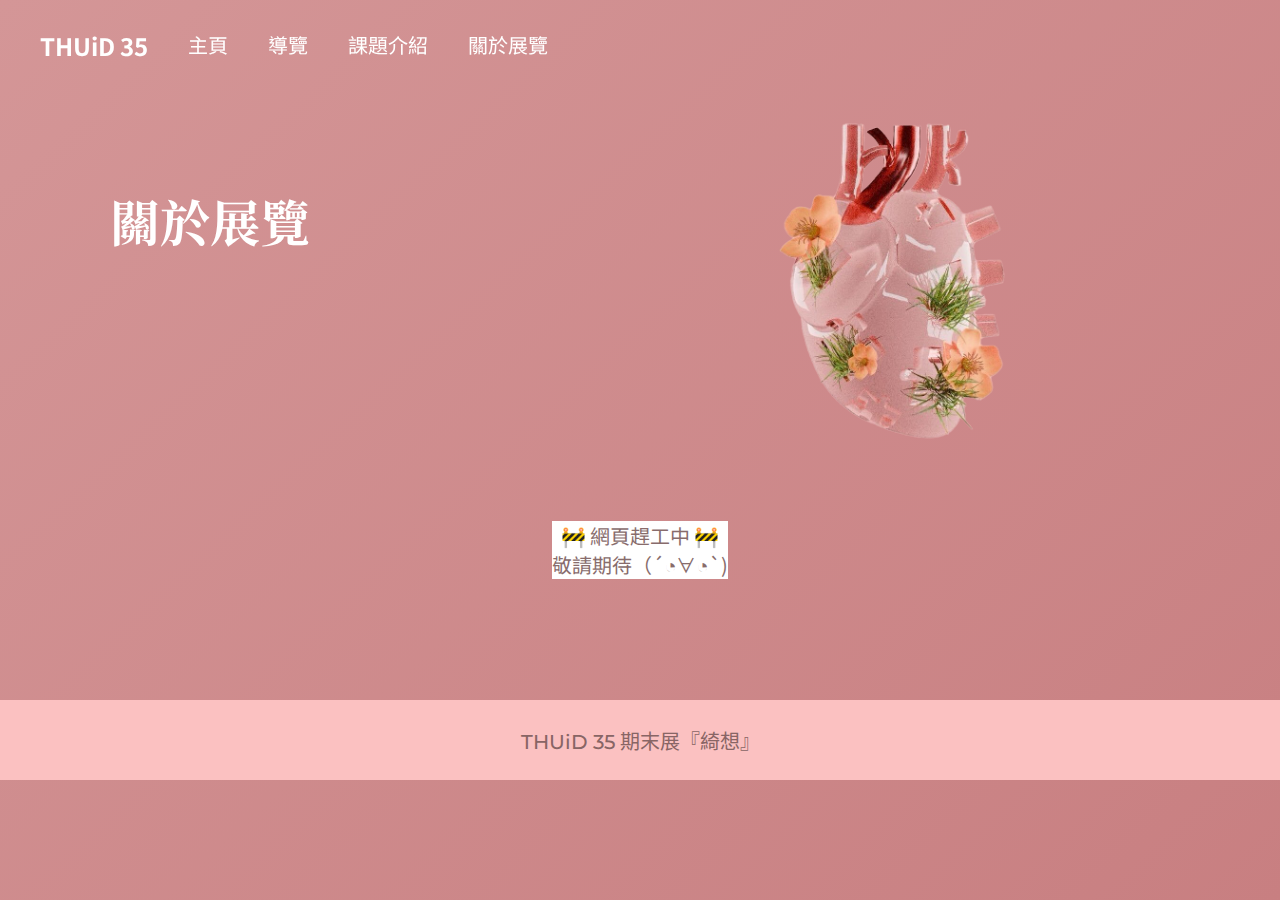
==== about.html @ ee7855f1 "yak" ====
<!DOCTYPE html>
<html lang="zh-TW">
<html>
    <head>
        <meta charset="utf-8">
        <meta content="width=device-width, initial-scale=1.0" name="viewport">
        <meta name="viewport" content="width=device-width, initial-scale=1.0">
        <meta property="og:title" content="THUiD35 期末展『綺想』" />
        <meta property="og:image" content="assets/img/heart.jpg"/>  

        <!-- title -->
        <title>THUiD35 期末展『綺想』| 關於展覽</title>
        <meta content="【 東海工設第35屆 期末展『綺想』 】關於本次期末展。" name="description">

        <!-- icon and css -->
        <link href="/assets/icon/favicon.png" rel="icon">

        <link href="/style/main.css" rel="stylesheet">
        <link href="/style/btt_button.css" rel="stylesheet">

        <link href="/style/about.css" rel="stylesheet">

        <link rel="stylesheet" href="https://cdnjs.cloudflare.com/ajax/libs/font-awesome/4.7.0/css/font-awesome.min.css">
    </head>

    <body>
        <div class="background"></div>
        <div class="nav-container">
            <div class="nav-title">
                <a href="/index.html" draggable="false"><h1>THUiD 35</h1></a>
            </div>
            <!-- pc normal menu -->
            <nav class="nav-bar">
                <ul class="nav-links">
                    <li class="nav-items"><a href="/index.html">主頁</a></li>
                    <li class="nav-items"><a href=".">導覽</a></li>
                    <li class="nav-items"><a href="/courses.html">課題介紹</a></li>
                    <li class="nav-items"><a href="/about.html">關於展覽</a></li>
                </ul>
            </nav>
            <div class="mobi-nav-bar-icon">
                <a><i class="fa fa-bars"></i></a>
            </div>
            <div class="mobi-nav-bar">
                <ul class="mobi-nav-bar-links">
                    <li class="mobi-nav-items"><a href="/index.html">主頁</a></li>
                    <li class="mobi-nav-items"><a href="/tour.html">導覽</a></li>
                    <li class="mobi-nav-items"><a href="/courses.html">課題介紹</a></li>
                    <li class="mobi-nav-items"><a href="/about.html">關於展覽</a></li>
                </ul>
            </div>
        </div> 
        <section class="a_cover">
            <div class="a_cover_container">
                <div class="a_cover_title">
                    <h1 class="a_cover_title_1 blured">關於展覽</h1>
                    <h2 class="a_cover_title_2 blured"></h2>
                </div>
                <div class="a_cover_img_container">
                    <img class="a_cover_bigimg blured" src="/assets/img/heart_fixed.png" draggable="false" alt="heart">
                </div>
            </div>
        </section>

        <!-- Content -->
        <section class="a_content">
            <div class="a_temp_comingsoon">
                <h1>🚧 網頁趕工中 🚧</br>敬請期待（´◔​∀◔`)</h1>
            </div>
        </section>

        <!-- Footer -->
        <section class="footer">
            <h1>THUiD 35 期末展『綺想』</h1>
        </section>

        <script src="/script/main.js"></script>
        <script src="/script/btt_button.js"></script>

        <script src="/script/about/about-landing.js" defer></script>
    </body>
</html>
---- style/main.css ----
/* 
██████████████████████████████
█   Main css for all pages   █
██████████████████████████████   
*/
/* Background, Navbar, Footer, Back to top button */

:root {
    --background-first-color: rgba(212, 150, 151);
    --background-second-color: rgb(200, 127, 129);
}

/* █ Background █ */

.background {
    z-index: -100;
    position: fixed;
    top: 0;
    left: 0;
    right: 0;
    height: 100vh;
    width: 100vw;
    overflow-x: hidden;
    background: var(--background-first-color);
    background: linear-gradient(137deg, var(--background-first-color) 0%, var(--background-second-color) 100%); 
}

/* █ Navbar style █ */

.nav-container {
    user-select: none;
    position: fixed;
    display: flex;
    padding: 20px;
    height: 50px;
    align-items: center;
    background-color: rgba(255, 255, 255, 0);
    left: 0;
    right: 0;
    top: 0;
    z-index: 100;
    backdrop-filter: blur(0px);
    transition:backdrop-filter 0.3s ease;
    transition:background-color 1s ease;
}

.nav-container.scrolled {
    background-color: rgba(255, 255, 255, 0.2);
    backdrop-filter: blur(50px);
}

.nav-title {
    margin-left: 20px;
    margin-right: 20px;
}

.nav-title a {
    text-decoration: none;
}

.nav-title h1{
    font-size: 24px;
    color: white;
    user-select: none;
    font-family: "Noto Sans TC", sans-serif;
}

.nav-bar {
    display: flex;
    width: 400px;
    justify-content: center;
}

.nav-links {
    display: flex;
    gap: 40px;
    list-style-type: none;
    padding: 0;
}

.nav-links a {
    color: white;
    text-decoration: none;
    font-size: 20px;
}

.nav-items {
    display: inline-block;
    padding-bottom:2px;
    background-image: linear-gradient(#ffffff 0 0);
    background-position: 0 100%;
    background-size: 0% 2px;
    background-repeat: no-repeat;
    transition:
    background-size 0.3s,
    background-position 0s 0.3s;
    font-family: "Noto Sans TC", sans-serif;
}
  
.nav-items:hover {
    background-position: 100% 100%;
    background-size: 100% 2px;
}

.mobi-nav-bar-icon {
    display: none;
}

.mobi-nav-bar {
    display: none;
}

@media screen and (max-width: 700px) {

    .nav-container {
        user-select: none;
        position: fixed;
        width: auto;
        display: flex;
        padding: 15px;
        height: 30px;
        align-items: center;
        background-color: rgba(255, 255, 255, 0);
        left: 0;
        top: 0;
        z-index: 100;
        backdrop-filter: blur(0px);
        transition: backdrop-filter 0.3s ease;
        transition: background-color 1s ease;
    }

    .nav-bar {
        display: none;
    }

    .nav-title h1{
        font-size: 25px;
        color: white;
        user-select: none;
        font-family: "Noto Sans TC", sans-serif;
    }

    .mobi-nav-bar-icon {
        display: block;
        position: absolute;
        right: 20px;
        margin-right: 20px;
        cursor: pointer;
    }

    .mobi-nav-bar-icon i{
        font-size: 25px;
        color: #ffffff;
    }

    .mobi-nav-bar {
        position: absolute;
        width: 100vw;
        z-index: 90;
        margin-top: 118px;
        background-color: #ffffff;
        right: -100%; 
        animation: slideOut 0.6s ease-in-out;
        display: none; 
    }

    .mobi-nav-bar-links {
        width: 90%;
        display: flex;
        gap: 30px;
    }

    .mobi-nav-items {
        list-style-type: none;
    }

    .mobi-nav-items a{
        text-decoration: none;
        font-size: 18px;
        font-weight: 500;
        color: #8b6e6e;
    }

    @keyframes slideIn {
        from {
          right: -100%;
        }
        to {
          right: 0;
        }
      }
      
      @keyframes slideOut {
        from {
          right: 0;
        }
        to {
          right: -100%;
        }
      }
    
}

/* █ Footer █ */

.footer {
    position: absolute;
    margin-top: 100px;
    bottom: unset;
    left: 0;
    right: 0;
    height: 40px;
    background: #fbc1c1;
    display: flex;
    align-items: center;
    justify-content: center;
    padding: 20px;
    flex-direction: column;
}

.footer h1{
    margin: 0;
    font-size: 20px;
    color: #886565;
    font-family: "Montserrat", sans-serif;
    font-weight: 500;
    user-select: none;
}

@media screen and (max-width: 1110px) {

    .footer {
        position: absolute;
        margin-top: 80px;
        left: 0;
        right: 0;
        height: 40px;
        background: #fbc1c1;
        display: flex;
        align-items: center;
        justify-content: center;
        padding: 20px;
        flex-direction: column;
    }
    
    .footer h1{
        margin: 0;
        font-size:20px;
        color: #886565;
        font-family: "Montserrat", sans-serif;
        font-weight: 500;
        user-select: none;
    }
    
}

/* █ Back to top button █ */

#btt_button {
    display: inline-block;
    background-color: #614c4b;
    width: 50px;
    height: 50px;
    text-align: center;
    border-radius: 10px;
    position: fixed;
    bottom: 50px;
    right: 50px;
    transition: background-color .3s, 
    opacity .5s, visibility .5s;
    opacity: 0;
    visibility: hidden;
    z-index: 100;
}

#btt_button::after {
    content: "\f077";
    font-family: FontAwesome;
    font-weight: normal;
    font-style: normal;
    font-size: 2em;
    line-height: 50px;
    color: #fff;
}

#btt_button:hover {
    cursor: pointer;
    background-color: #916d6d;
}
  
#btt_button:active {
    background-color: #ce9d9d;
}
  
#btt_button.show {
    opacity: 1;
    visibility: visible;
}

@media screen and (max-width: 700px) {

    #btt_button {
        display: inline-block;
        background-color: #614c4b;
        width: 48px;
        height: 48px;
        text-align: center;
        border-radius: 10px;
        position: fixed;
        bottom: 34px;
        right: 34px;
        transition: background-color .3s, 
        opacity .5s, visibility .5s;
        opacity: 0;
        visibility: hidden;
        z-index: 100;
    }
    
    #btt_button::after {
        content: "\f077";
        font-family: FontAwesome;
        font-weight: normal;
        font-style: normal;
        font-size: 1.6em;
        line-height: 45px;
        color: #eadddd;
    }
    
    #btt_button:hover {
        cursor: pointer;
        background-color: #916d6d;
    }
      
    #btt_button:active {
        background-color: #ce9d9d;
    }
      
    #btt_button.show {
        opacity: 1;
        visibility: visible;
    }

}
---- style/about.css ----
@import url('https://fonts.googleapis.com/css2?family=Noto+Sans+TC:wght@100..900&family=Noto+Serif+TC:wght@200..900&display=swap');
@import url('https://fonts.googleapis.com/css2?family=Noto+Serif+TC:wght@200..900&display=swap');
@import url('https://fonts.googleapis.com/css2?family=Montserrat:ital,wght@0,100..900;1,100..900&display=swap');

body {
    cursor: url("/assets/ico/sym46.ico"), auto;
    font-family: "Noto Sans TC", sans-serif;
    user-select: none;
    overflow-x: hidden;
    margin: 0;
}

/* cover section */

.a_cover_container {
    height: 400px;
    margin-top: 100px;
    position: relative;
    padding: 0 60px 0 60px;
}

.a_cover_title {
    margin: 50px;
    position: absolute;
    z-index: 10;
}

.a_cover_title_1 {
    font-size: 50px;
    font-weight: 700;
    font-family: "Noto Serif TC", serif;
    color: #ffffff;
    transition: filter 1.8s ease;
}

.a_cover_title_1.blured {
    filter: blur(5px);
}

.a_cover_title_2 {
    font-size: 25px;
    font-weight: 200;
    color: #ffffff;
    margin-left: 10px;
    transition: filter 1.8s ease;
}

.a_cover_title_2.blured {
    filter: blur(5px);
}

.a_cover_img_container {
    right: 0;
    margin-right: 180px;
    margin-top: -30px;
    position: absolute;
    width: 400px;
    z-index: 0;
}

.a_cover_bigimg {
    width: 100%;
    transition: filter 1.8s ease;
}

.a_cover_bigimg.blured {
    filter: blur(5px);
}

@media screen and (max-width: 1110px) {
    .a_cover_container {
        height: 300px;
        margin-top: 100px;
        position: relative;
        padding: 0 30px 0 30px;
    }
    
    .a_cover_title {
        margin: 10px;
        position: absolute;
        z-index: 10;
    }
    
    .a_cover_title_1 {
        font-size: 40px;
        font-weight: 700;
        font-family: "Noto Serif TC", serif;
        color: #ffffff;
        transition: filter 1.8s ease;
    }
    
    .a_cover_title_1.blured {
        filter: blur(5px);
    }
    
    .a_cover_title_2 {
        font-size: 15px;
        font-weight: 200;
        color: #ffffff;
        margin-top: -20px;
        margin-left: 0px;
        transition: filter 1.8s ease;
    }
    
    .a_cover_title_2.blured {
        filter: blur(5px);
    }
    
    .a_cover_img_container {
        opacity: 0;
    }
    
    .a_cover_bigimg {
        width: 100%;
        transition: filter 1.8s ease;
    }
    
    .a_cover_bigimg.blured {
        filter: blur(5px);
    }
}

/* content */

.a_content {
    height: 100px;
    width: 100%;
    display: flex;
    justify-content: center;
}

.a_temp_comingsoon {
    display: flex;
    flex-direction: column;
    justify-content: center; 
    text-align: center;  
}

.a_temp_comingsoon h1{
    font-size: 20px;
    color: #886c6c;
    font-weight: 400;
    margin: 60px;
    background-color: #ffffff;
}
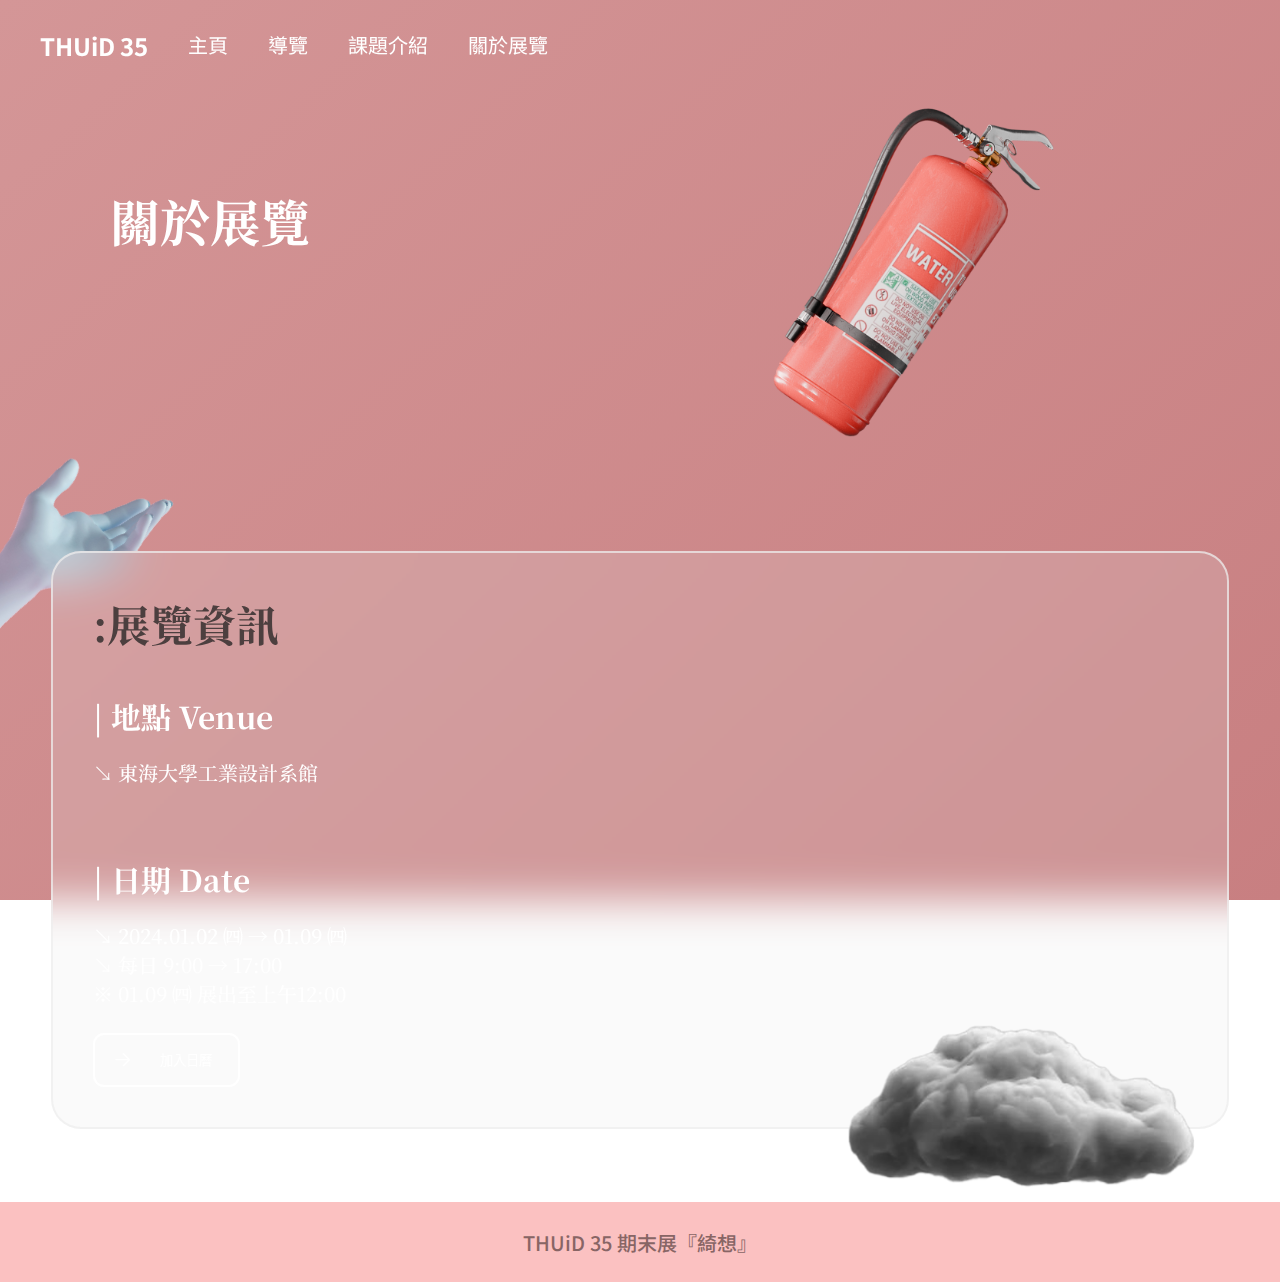
==== commit cb2342a0: "jumbo" ====
--- a/about.html
+++ b/about.html
@@ -9,7 +9,7 @@
         <meta property="og:image" content="assets/img/heart.jpg"/>  
 
         <!-- title -->
-        <title>THUiD35 期末展『綺想』| 關於展覽</title>
+        <title>THUiD35『綺想』關於展覽</title>
         <meta content="【 東海工設第35屆 期末展『綺想』 】關於本次期末展。" name="description">
 
         <!-- icon and css -->
@@ -17,6 +17,8 @@
 
         <link href="/style/main.css" rel="stylesheet">
         <link href="/style/btt_button.css" rel="stylesheet">
+
+        <link href="/style/index.css" rel="stylesheet">
 
         <link href="/style/about.css" rel="stylesheet">
 
@@ -33,7 +35,7 @@
             <nav class="nav-bar">
                 <ul class="nav-links">
                     <li class="nav-items"><a href="/index.html">主頁</a></li>
-                    <li class="nav-items"><a href=".">導覽</a></li>
+                    <li class="nav-items"><a href="/tour.html">導覽</a></li>
                     <li class="nav-items"><a href="/courses.html">課題介紹</a></li>
                     <li class="nav-items"><a href="/about.html">關於展覽</a></li>
                 </ul>
@@ -57,15 +59,42 @@
                     <h2 class="a_cover_title_2 blured"></h2>
                 </div>
                 <div class="a_cover_img_container">
-                    <img class="a_cover_bigimg blured" src="/assets/img/heart_fixed.png" draggable="false" alt="heart">
+                    <img class="a_cover_bigimg blured" src="/assets/img/render/fire_es.png" draggable="false" alt="heart">
                 </div>
             </div>
         </section>
 
         <!-- Content -->
-        <section class="a_content">
-            <div class="a_temp_comingsoon">
-                <h1>🚧 網頁趕工中 🚧</br>敬請期待（´◔​∀◔`)</h1>
+        <section class="info">
+            <div class="info_back_img">
+                <img src="assets/img/hand.png" draggable="false" alt="hand">
+            </div>
+            <div class="info_box">
+                <div class="info_left">
+                    <div class="info_title">
+                        <h1>:展覽資訊</h1>
+                    </div>
+                    <div class="info_content">
+                        <h1>| 地點 Venue</h1>
+                        <h3>↘︎ 東海大學工業設計系館</h3>
+                    </div>
+                    <div class="info_content_2">
+                        <h1>| 日期 Date</h1>
+                        <h3>↘︎ 2024.01.02 ㈣ → 01.09 ㈣</br>↘︎ 每日 9:00 → 17:00</br>※ 01.09 ㈣ 展出至上午12:00</h3>
+                        <div class="info_cal_btn_space">
+                            <button class="info_cal_btn" id="info_cal_btn_id">
+                                <svg xmlns="http://www.w3.org/2000/svg" fill="none" viewBox="0 0 24 24" stroke-width="1.5" stroke="currentColor" class="w-6 h-6"><path stroke-linecap="round" stroke-linejoin="round" d="M4.5 12h15m0 0l-6.75-6.75M19.5 12l-6.75 6.75"></path></svg>
+                                <div class="info_cal_btn_text">加入日曆 </div>
+                            </button>
+                        </div>
+                    </div>
+                </div>
+                <div class="info_right">
+                    <iframe src="https://www.google.com/maps/embed?pb=!1m18!1m12!1m3!1d3639.7516079899347!2d120.59595717531609!3d24.180442578379377!2m3!1f0!2f0!3f0!3m2!1i1024!2i768!4f13.1!3m3!1m2!1s0x34693e1fc2248d49%3A0xad9da883bac850a9!2z5p2x5rW35aSn5a245bel5qWt6Kit6KiI57O76aSoKElEKQ!5e0!3m2!1szh-TW!2stw!4v1734198208509!5m2!1szh-TW!2stw" class="info_map" allowfullscreen="" loading="lazy" referrerpolicy="no-referrer-when-downgrade"></iframe>
+                </div>
+            </div>
+            <div class="info_front_img">
+                <img src="assets/img/cloud.png" draggable="false" alt="hand">
             </div>
         </section>
 
--- a/style/main.css
+++ b/style/main.css
@@ -223,7 +223,7 @@
     margin: 0;
     font-size: 20px;
     color: #886565;
-    font-family: "Montserrat", sans-serif;
+    font-family: "Noto Sans TC", sans-serif;
     font-weight: 500;
     user-select: none;
 }
@@ -232,7 +232,7 @@
 
     .footer {
         position: absolute;
-        margin-top: 80px;
+        margin-top: 350px;
         left: 0;
         right: 0;
         height: 40px;
@@ -248,7 +248,7 @@
         margin: 0;
         font-size:20px;
         color: #886565;
-        font-family: "Montserrat", sans-serif;
+        font-family: "Noto Sans TC", sans-serif;
         font-weight: 500;
         user-select: none;
     }
--- a/style/index.css
+++ b/style/index.css
@@ -0,0 +1,664 @@
+@import url('https://fonts.googleapis.com/css2?family=Noto+Sans+TC:wght@100..900&family=Noto+Serif+TC:wght@200..900&display=swap');
+@import url('https://fonts.googleapis.com/css2?family=Noto+Serif+TC:wght@200..900&display=swap');
+@import url('https://fonts.googleapis.com/css2?family=Montserrat:ital,wght@0,100..900;1,100..900&display=swap');
+
+
+body {
+    cursor: url("/assets/ico/sym46.ico"), auto;
+    margin: 0;
+    font-family: "Noto Sans TC", sans-serif;
+    overflow-x: hidden;
+}
+
+
+/* cover section */
+
+.cover {
+    height: 600px;
+    margin-top: 100px;
+    padding: 40px;
+}
+
+.cover_right {
+    height: 100%;
+}
+
+.cover_right img{
+    width: 550px;
+    right: 0;
+    margin-right: 200px;
+    margin-top: -420px;
+    position: absolute;
+    z-index: 2;
+}
+
+.cover_circle {
+    height: 370px;
+    width: 370px;
+    right: 0;
+    margin-right: 200px;
+    margin-top: -260px;
+    background-color: #d8bbbb;
+    border-radius: 50%;
+    display: inline-block;
+    position: absolute;
+    z-index: 1;
+    filter: blur(0px);
+    transition: filter 1.5s ease;
+}
+
+.cover_circle.cover_circle_scrolled{
+    filter: blur(20px);
+}
+
+.cover_title {
+    height: 350px;
+    filter: blur(0px);
+    transition: filter 0.5s ease;
+    display: flex;
+    flex-direction: column;
+    margin-top: 40px;
+    user-select: none;
+    margin-left: 40px;
+}
+
+.cover_title.cover_title_scrolled{
+    filter: blur(5px);
+}
+
+.cover_title .cover_title_big{
+    font-size: 80px;
+    font-family: "Noto Serif TC", serif;
+    color: #ffffff;
+    margin: 0 0 20px 0;
+}
+
+.cover_title .cover_title_small{
+    font-size: 26px;
+    font-family: "Noto Serif TC", serif;
+    color: #ffffff;
+    margin: 0 0 0 40px;
+}
+
+.cover_title_big_img {
+    width: 250px;
+    margin-bottom: 15px;
+}
+
+.cover_btn_space {
+    margin-left: 80px;
+    display: flex;
+    gap: 20px;
+}
+
+.cover_btn_space a{
+    z-index: 10;
+}
+
+.cover_btn_space.cover_btn_space_blur{
+    filter: blur(5px);
+}
+
+.cover_btn {
+    background-color: #ffffff00;
+    color: #fff;
+    width: 12em;
+    height: 4em;
+    border: #ffffff 0.2em solid;
+    border-radius: 11px;
+    text-align: right;
+    transition: all 0.6s ease;
+}
+  
+.cover_btn:hover {
+    background-color: #ffffff;
+    cursor: pointer;
+    color: black;
+}
+  
+.cover_btn svg {
+    width: 1.6em;
+    margin: -0.1em 0.8em 1em;
+    position: absolute;
+    display: flex;
+    transition: all 0.6s ease;
+}
+  
+.cover_btn:hover svg {
+    transform: translateX(5px);
+}
+  
+.cover_btn_text {
+    margin: 0 1.2em;
+    font-family: "Noto Sans TC", sans-serif;
+    font-size: 15px;
+}
+
+.corner-block {
+    display: none;
+}
+
+
+@media screen and (max-width: 1240px) {
+
+    .cover {
+        height: 780px;
+        margin-top: 40px;
+        padding: 20px;
+        width: auto;
+    }
+
+    .cover_right {
+        height: 100%;
+    }
+    
+    .cover_right img{
+        width: 480px;
+        right: 0;
+        margin-right: 0px;
+        margin-top: -400px;
+        position: absolute;
+        z-index: 2;
+    }
+    
+    .cover_circle {
+        height: 340px;
+        width: 340px;
+        right: 0;
+        margin-right: 10px;
+        margin-top: -260px;
+        background-color: #d8bbbb;
+        border-radius: 50%;
+        display: inline-block;
+        position: absolute;
+        z-index: 1;
+    }
+}
+
+@media screen and (max-width: 880px) {
+
+    .cover {
+        height: 700px;
+        margin-top: 70px;
+        padding: 20px;
+        width: auto;
+        display: flex;
+        flex-direction: column;
+    }
+
+    .cover_right {
+        height: 100%;
+        margin-top: 100px;
+        overflow: hidden;
+    }
+    
+    .cover_right img{
+        display: none;
+    }
+    
+    .cover_circle {
+        display: none;
+    }
+    
+    .cover_title {
+        height: 250px;
+        filter: blur(0px);
+        transition: filter 0.5s ease;
+        display: flex;
+        flex-direction: column;
+        margin-top: 80px;
+        user-select: none;
+        margin-left: 10px;
+    }
+    
+    .cover_title.cover_title_scrolled{
+        filter: blur(5px);
+    }
+    
+    .cover_title .cover_title_big{
+        font-size: 60px;
+        font-family: "Noto Serif TC", serif;
+        color: #ffffff;
+        margin: 0 0 10px 0;
+    }
+    
+    .cover_title .cover_title_small{
+        font-size: 18px;
+        font-family: "Noto Serif TC", serif;
+        color: #ffffff;
+        margin: 0 0 0 10px;
+    }
+
+    .cover_title_big_img {
+        width: 170px;
+        margin-bottom: 15px;
+    }
+    
+    .cover_btn_space {
+        width: 10px;
+        margin-left: 40px;
+        display: flex;
+        flex-direction: column;
+        gap: 20px;
+    }
+    
+    .cover_btn_space a{
+        z-index: 20;
+        cursor: pointer;
+    }
+    
+    .cover_btn {
+        background-color: #ffffff00;
+        color: #fff;
+        width: 13em;
+        height: 5em;
+        border: #ffffff 0.15em solid;
+        border-radius: 11px;
+        text-align: right;
+        transition: all 0.6s ease;
+    }
+      
+    .cover_btn:hover {
+        background-color: #ffffff;
+        cursor: pointer;
+        color: black;
+    }
+      
+    .cover_btn svg {
+        width: 1.4em;
+        margin: -0.1em 0.4em 0em;
+        position: absolute;
+        display: flex;
+        transition: all 0.6s ease;
+    }
+      
+    .cover_btn:hover svg {
+        transform: translateX(5px);
+    }
+      
+    .cover_btn_text {
+        margin: -0.3em 0.4em;
+        font-family: "Noto Sans TC", sans-serif;
+        font-size: 14px;
+    }
+
+    .corner-block {
+        position: fixed;
+        width: 150px;
+        height: 150px;
+        opacity: 0.8;
+        display: flex;
+        align-items: center;
+        justify-content: center;
+        color: white;
+        font-weight: bold;
+        transition: transform 0.3s ease, filter 0.3s ease;
+        -webkit-filter: drop-shadow(5px 5px 5px #22222242);
+        filter: drop-shadow(5px 5px 5px #22222242);
+      }
+  
+      /* Top-Left corner */
+      .top-left {
+        top: 0;
+        left: 0;
+        margin-top: 65px;
+        margin-left: -60px;
+        z-index: -1;
+      }
+  
+      /* Top-Right corner */
+      .top-right {
+        top: 0;
+        right: 0;
+        margin-top: 140px;
+        margin-right: -20px;
+        z-index: 150;
+      }
+  
+      /* Bottom-Left corner */
+      .bottom-left {
+        bottom: 0;
+        left: 0;
+        margin-bottom: 20px;
+        margin-left: -40px;
+        z-index: 150;
+      }
+  
+      /* Bottom-Right corner */
+      .bottom-right {
+        bottom: 0;
+        right: 0;
+        margin-bottom: 100px;
+        margin-right: -40px;
+        z-index: 150;
+      }
+}
+
+/* info section */
+
+.info {
+    height: 500px;
+    padding: 4vw;
+    width: auto;
+    z-index: 1;
+}
+
+.info_back_img img{
+    position: absolute;
+    width: 800px;
+    margin-top: -220px;
+    margin-left: -420px;
+    rotate: 40deg;
+    transition: all 0.6s ease;
+    user-select: none;
+}
+
+.info_back_img img:hover {
+    filter: blur(2px);
+}
+
+.info_front_img {
+    position: relative;
+    width: 100%;
+    right: 0;
+}
+.info_front_img img{
+    position: absolute;
+    width: 380px;
+    margin-top: -120px;
+    margin-right: 20px;
+    right: 0;
+    transition: all 0.6s ease;
+    z-index: 10;
+    user-select: none;
+}
+
+.info_front_img img:hover {
+    filter: blur(2px);
+}
+
+.info_box {
+    background-color: rgba(232, 232, 232, 0.2);
+    border-radius: 30px;
+    padding: 40px;
+    backdrop-filter: blur(20px);
+    z-index: 10;
+    border-style: solid;
+    border-width: 2px;
+    border-color: rgba(239, 239, 239, 0.725);
+    display: flex;
+}
+
+.info_left {
+    width: 500px;
+}
+
+.info_right {
+    height: 450px;
+}
+
+.info_map {
+    border:0;
+    width: 620px;
+    height: 100%;
+}
+
+.info_title {
+    display: block;
+    margin-bottom: 40px;
+}
+
+.info_title h1 {
+    font-size: 43px;
+    color: rgb(76, 63, 63);
+    font-family: "Noto Serif TC", serif;
+    margin: 0;
+    user-select: none;
+}
+
+.info_content{
+    display: flex;
+    flex-direction: column;
+    margin-bottom: 70px;
+}
+
+.info_content h1{
+    font-size: 30px;
+    color: white;
+    font-family: "Noto Serif TC", serif;
+    margin: 0 0 20px 0;
+}
+
+.info_content h3{
+    font-size: 20px;
+    color: white;
+    font-family: "Noto Serif TC", serif;
+    margin: 0 0 0 0;
+    font-weight: 500;
+}
+
+.info_content_2 h1{
+    font-size: 30px;
+    color: white;
+    font-family: "Noto Serif TC", serif;
+    margin: 0 0 20px 0;
+}
+
+.info_content_2 h3{
+    font-size: 20px;
+    color: white;
+    font-family: "Noto Serif TC", serif;
+    margin: 0 0 0 0;
+    font-weight: 500;
+}
+
+.info_cal_btn_space {
+    margin-left: 0px;
+    margin-top: 25px;
+    display: flex;
+    gap: 20px;
+}
+
+.info_cal_btn {
+    background-color: #ffffff00;
+    color: #fff;
+    width: 11em;
+    height: 4em;
+    border: #ffffff 0.2em solid;
+    border-radius: 11px;
+    text-align: right;
+    transition: all 0.6s ease;
+}
+  
+.info_cal_btn:hover {
+    background-color: #ffffff;
+    cursor: pointer;
+    color: black;
+}
+  
+.info_cal_btn svg {
+    width: 1.6em;
+    margin: -0.1em 0.8em 1em;
+    position: absolute;
+    display: flex;
+    transition: all 0.6s ease;
+}
+  
+.info_cal_btn:hover svg {
+    transform: translateX(5px);
+}
+  
+.info_cal_btn_text {
+    margin: 0 1.5em
+}
+
+@media screen and (min-width: 1920px) {
+    .info_box {
+        padding-left: 5vw;
+    }
+
+}
+
+@media screen and (max-width: 1110px) {
+
+    .info {
+        height: 500px;
+        padding: 30px;
+        z-index: 1;
+    }
+    
+    .info_back_img img{
+        position: absolute;
+        width: 600px;
+        margin-top: -180px;
+        margin-left: -280px;
+        rotate: 40deg;
+        transition: all 0.6s ease;
+        user-select: none;
+    }
+    
+    .info_back_img img:hover {
+        filter: blur(2px);
+    }
+    
+    .info_front_img {
+        position: relative;
+        width: 100%;
+        right: 0;
+    }
+
+    .info_front_img img{
+        position: absolute;
+        width: 180px;
+        margin-top: -60px;
+        margin-right: 2px;
+        right: 0;
+        transition: all 0.6s ease;
+        z-index: 10;
+        user-select: none;
+    }
+    
+    .info_front_img img:hover {
+        filter: blur(2px);
+    }
+    
+    .info_box {
+        background-color: rgba(232, 232, 232, 0.2);
+        border-radius: 30px;
+        padding: 30px;
+        backdrop-filter: blur(10px);
+        z-index: 10;
+        border-style: solid;
+        border-width: 2px;
+        border-color: rgba(239, 239, 239, 0.725);
+        display: flex;
+        flex-direction: column;
+    }
+    
+    .info_left {
+        height: 500px;
+        width: 100%;
+    }
+    
+    .info_right {
+        height: 230px;
+        width: 100%;
+    }
+    
+    .info_map {
+        border:0;
+        width: 100%;
+        height: 200px;
+    }
+    
+    .info_title {
+        display: block;
+        margin-bottom: 40px;
+    }
+    
+    .info_title h1 {
+        font-size: 34px;
+        color: rgb(76, 63, 63);
+        font-family: "Noto Serif TC", serif;
+        margin: 0;
+        user-select: none;
+    }
+    
+    .info_content{
+        display: flex;
+        flex-direction: column;
+        margin-bottom: 70px;
+    }
+    
+    .info_content h1{
+        font-size: 25px;
+        color: white;
+        font-family: "Noto Serif TC", serif;
+        margin: 0 0 20px 0;
+    }
+    
+    .info_content h3{
+        font-size: 20px;
+        color: white;
+        font-family: "Noto Serif TC", serif;
+        margin: 0 0 0 0;
+        font-weight: 500;
+    }
+    
+    .info_content_2 h1{
+        font-size: 25px;
+        color: white;
+        font-family: "Noto Serif TC", serif;
+        margin: 0 0 20px 0;
+    }
+    
+    .info_content_2 h3{
+        font-size: 20px;
+        color: white;
+        font-family: "Noto Serif TC", serif;
+        margin: 0 0 0 0;
+        font-weight: 500;
+    }
+    
+    .info_cal_btn_space {
+        margin-left: 0px;
+        margin-top: 25px;
+        margin-bottom: 40px;
+        display: flex;
+        gap: 20px;
+    }
+    
+    .info_cal_btn {
+        background-color: #ffffff00;
+        color: #fff;
+        width: 11em;
+        height: 4em;
+        border: #ffffff 0.2em solid;
+        border-radius: 11px;
+        text-align: right;
+        transition: all 0.6s ease;
+    }
+      
+    .info_cal_btn:hover {
+        background-color: #ffffff;
+        cursor: pointer;
+        color: black;
+    }
+      
+    .info_cal_btn svg {
+        width: 1.6em;
+        margin: -0.1em 0.8em 1em;
+        position: absolute;
+        display: flex;
+        transition: all 0.6s ease;
+    }
+      
+    .info_cal_btn:hover svg {
+        transform: translateX(5px);
+    }
+      
+    .info_cal_btn_text {
+        margin: 0 1.5em
+    }
+
+}